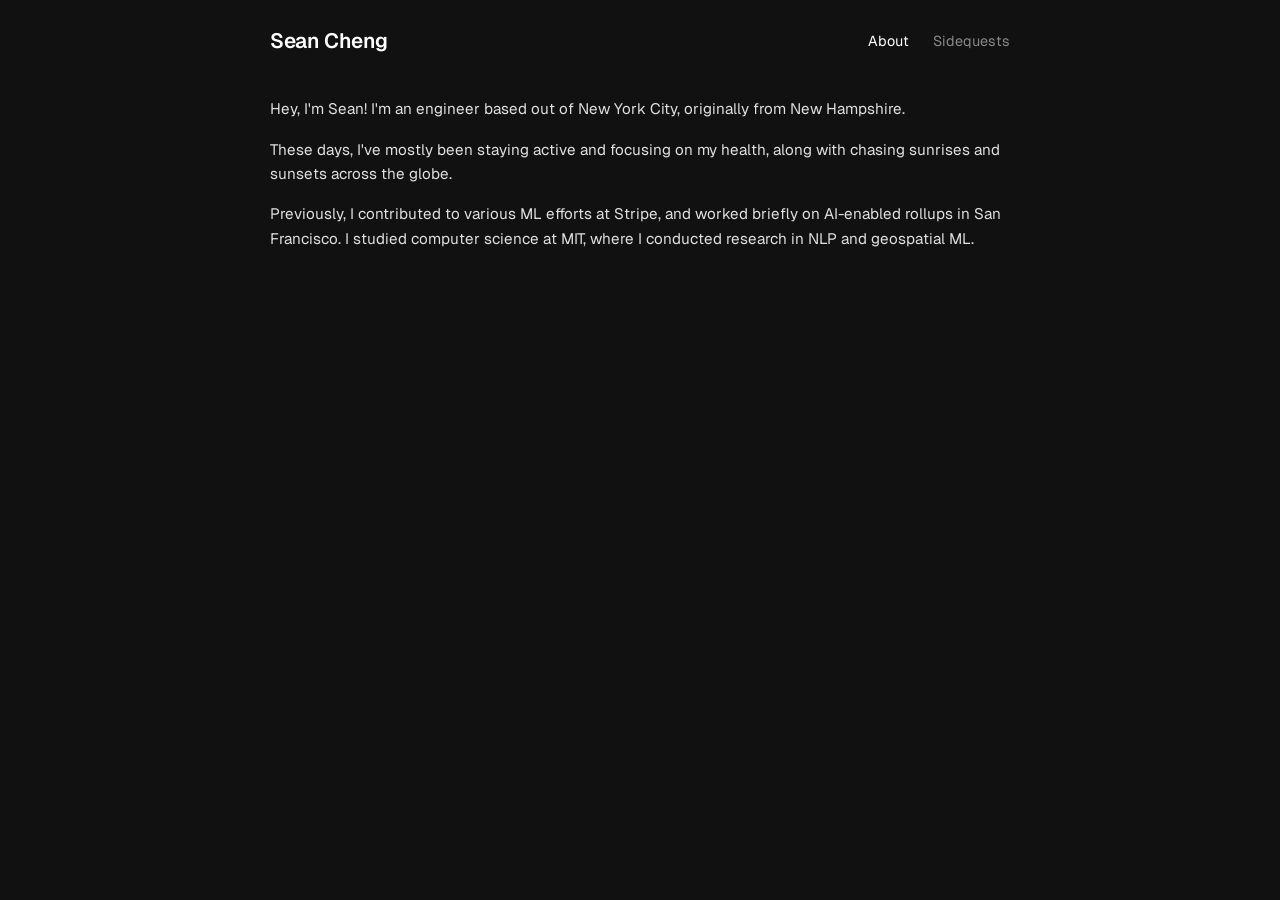
==== index.html @ 40785cab "initial commit" ====
<!DOCTYPE html>
<html lang="en">
<head>
  <meta charset="UTF-8">
  <meta name="viewport" content="width=device-width, initial-scale=1.0">
  <title>Sean Cheng</title>
  <link rel="stylesheet" href="https://fonts.googleapis.com/css2?family=Geist:wght@400;600&display=swap">
  <link rel="stylesheet" href="../style.css">
</head>
<body>
  <header>
    <nav>
      <a href="/" class="site-name">Sean Cheng</a>
      <ul class="nav-links">
        <li><a href="/" class="active">About</a></li>
        <li><a href="/sidequests">Sidequests</a></li>
      </ul>
    </nav>
  </header>

  <main>
    <div class="about-content">
      <p>Hey, I'm Sean! I'm an engineer based out of New York City, originally from New Hampshire. </p>
      <p>These days, I've mostly been staying active and focusing on my health, along with chasing sunrises and sunsets across the globe. </p>
      <p>Previously, I contributed to various ML efforts at Stripe, and worked briefly on AI-enabled rollups in San Francisco. 
        I studied computer science at MIT, where I conducted research in NLP and geospatial ML.</p>
    </div>
  </main>

</body>
</html>
---- style.css ----
* {
  margin: 0;
  padding: 0;
  box-sizing: border-box;
}

:root {
  --bg: #111111;
  --text: #e0e0e0;
  --text-muted: #888888;
  --text-heading: #ffffff;
  --link: #e0e0e0;
  --link-hover: #ffffff;
  --max-width: 740px;
}

body {
  font-family: "Geist", -apple-system, BlinkMacSystemFont, "Segoe UI", Helvetica, Arial, sans-serif;
  background-color: var(--bg);
  color: var(--text);
  line-height: 1.6;
  font-size: 15px;
  height: 100vh;
  display: flex;
  flex-direction: column;
  overflow: hidden;
  -webkit-font-smoothing: antialiased;
  -moz-osx-font-smoothing: grayscale;
}

a {
  color: var(--link);
  text-decoration: none;
  transition: color 0.2s;
}

a:hover {
  color: var(--link-hover);
}

header {
  width: 100%;
  padding: 1.5rem 2rem 0.5rem;
}

header nav {
  max-width: var(--max-width);
  margin: 0 auto;
  display: flex;
  justify-content: space-between;
  align-items: center;
}

header .site-name {
  font-size:  1.3rem;
  font-weight: 600;
  color: var(--text-heading);
  letter-spacing: -0.02em;
}

header .nav-links {
  display: flex;
  gap: 1.5rem;
  list-style: none;
}

header .nav-links a {
  font-size: 0.9rem;
  color: var(--text-muted);
}

header .nav-links a:hover,
header .nav-links a.active {
  color: var(--text-heading);
}

main {
  flex: 1;
  width: 100%;
  padding: 2rem 2rem;
  overflow-y: auto;
}

main > * {
  max-width: var(--max-width);
  margin: 0 auto;
}

.about-content {
  font-size: 0.95rem;
  line-height: 1.6;
}

.about-content p {
  margin-bottom: 1rem;
  color: var(--text);
}

.about-content p:last-child {
  margin-bottom: 0;
}

.post-list {
  display: flex;
  flex-direction: column;
  gap: 0.5rem;
  margin-top: 0;
}

.post-list .post-link {
  font-size: 1rem;
  color: var(--text);
  text-decoration: underline;
  text-underline-offset: 3px;
  text-decoration-color: var(--text-muted);
}

.post-list .post-link:hover {
  color: var(--text-heading);
  text-decoration-color: var(--text-heading);
}

.post-entry {
  font-size: 1rem;
  color: var(--text-muted);
}

.coming-soon {
  font-size: 1rem;
  color: var(--text-muted);
  margin-top: 1.5rem;
}

.back-link {
  display: block;
  font-size: 0.8rem;
  color: var(--text-muted);
  margin-bottom: 1rem;
}

.back-link:hover {
  color: var(--text-heading);
}

.post {
  font-size: 0.85rem;
  line-height: 1.5;
}

.post-title {
  font-size: 1.4rem;
  font-weight: 600;
  color: var(--text-heading);
  letter-spacing: -0.02em;
  margin-bottom: 1.5rem;
}

.post p {
  margin-bottom: 1rem;
  color: var(--text);
}

.post a {
  text-decoration: underline;
  text-underline-offset: 3px;
  text-decoration-color: var(--text-muted);
}

.post a:hover {
  text-decoration-color: var(--text-heading);
}

.post-image {
  margin: 1.5rem 0;
  text-align: center;
}

.post-image img,
.post-image video {
  max-width: 100%;
  max-height: 500px;
  height: auto;
  width: auto;
  border-radius: 4px;
  display: inline-block;
  object-fit: contain;
}

.post-image figcaption {
  font-size: 0.8rem;
  color: var(--text-muted);
  margin-top: 0.5rem;
}

footer {
  width: 100%;
  padding: 0 2rem 2.5rem;
}

footer .footer-inner {
  max-width: var(--max-width);
  margin: 0 auto;
  display: flex;
  justify-content: space-between;
  align-items: center;
  font-size: 0.85rem;
  color: var(--text-muted);
}

@media (max-width: 480px) {
  header {
    padding: 1.5rem 1.25rem 0.75rem;
  }

  main {
    padding: 1.5rem 1.25rem;
  }

  footer {
    padding: 0 1.25rem 1.5rem;
  }
}
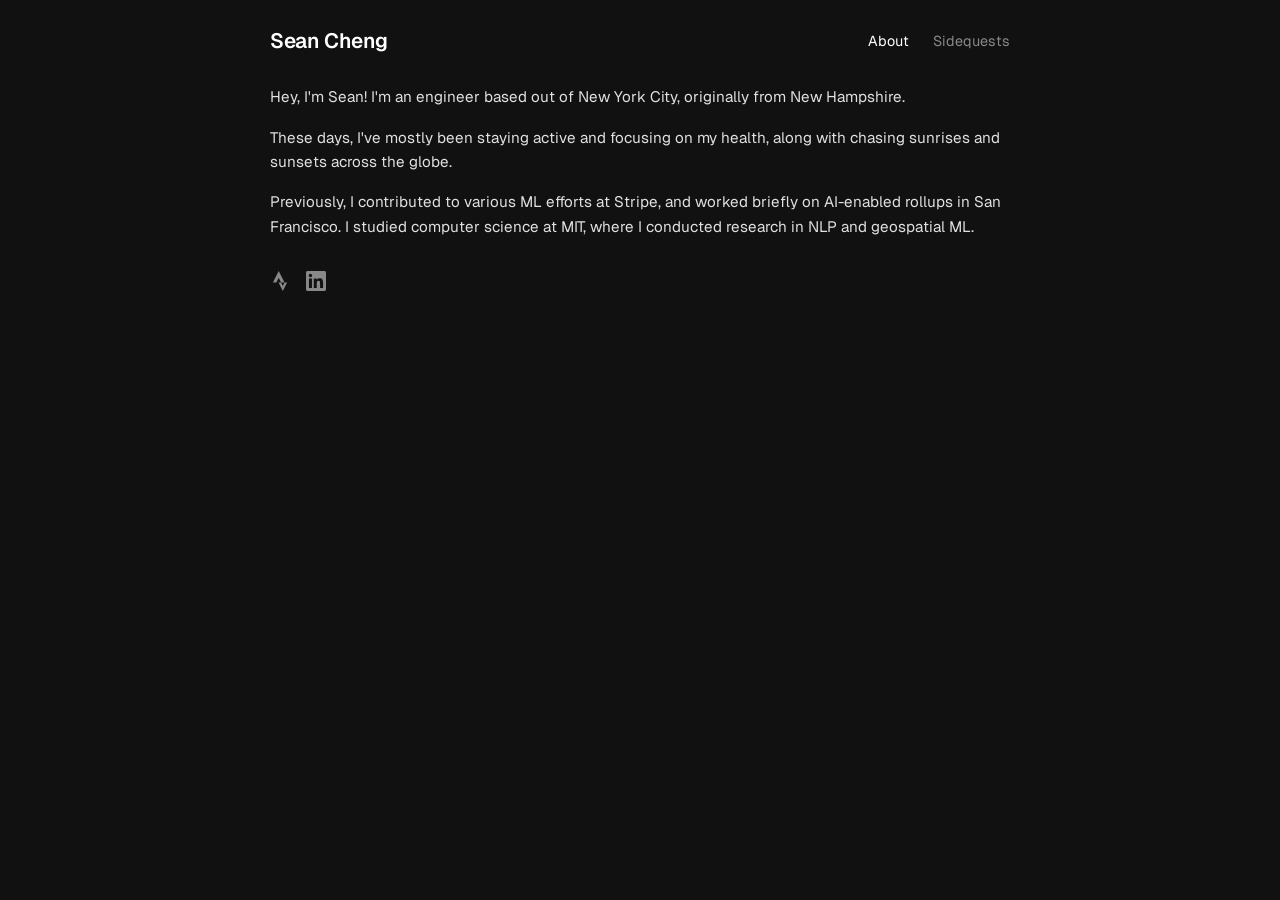
==== commit 12ed062f: "added social links" ====
--- a/index.html
+++ b/index.html
@@ -4,8 +4,9 @@
   <meta charset="UTF-8">
   <meta name="viewport" content="width=device-width, initial-scale=1.0">
   <title>Sean Cheng</title>
+  <link rel="icon" href="data:image/svg+xml,<svg xmlns='http://www.w3.org/2000/svg' viewBox='0 0 100 100'><text y='.9em' font-size='90'>🏔️</text></svg>">
   <link rel="stylesheet" href="https://fonts.googleapis.com/css2?family=Geist:wght@400;600&display=swap">
-  <link rel="stylesheet" href="../style.css">
+  <link rel="stylesheet" href="style.css">
 </head>
 <body>
   <header>
@@ -25,6 +26,14 @@
       <p>Previously, I contributed to various ML efforts at Stripe, and worked briefly on AI-enabled rollups in San Francisco. 
         I studied computer science at MIT, where I conducted research in NLP and geospatial ML.</p>
     </div>
+    <div class="social-links">
+      <a href="https://www.strava.com/athletes/136241964" target="_blank" aria-label="Strava">
+        <svg viewBox="0 0 24 24" fill="currentColor"><path d="M15.387 17.944l-2.089-4.116h-3.065L15.387 24l5.15-10.172h-3.066m-7.008-5.599l2.836 5.598h4.172L10.463 0l-7 13.828h4.169"/></svg>
+      </a>
+      <a href="https://www.linkedin.com/in/scheng8/" target="_blank" aria-label="LinkedIn">
+        <svg viewBox="0 0 24 24" fill="currentColor"><path d="M20.447 20.452h-3.554v-5.569c0-1.328-.027-3.037-1.852-3.037-1.853 0-2.136 1.445-2.136 2.939v5.667H9.351V9h3.414v1.561h.046c.477-.9 1.637-1.85 3.37-1.85 3.601 0 4.267 2.37 4.267 5.455v6.286zM5.337 7.433a2.062 2.062 0 01-2.063-2.065 2.064 2.064 0 112.063 2.065zm1.782 13.019H3.555V9h3.564v11.452zM22.225 0H1.771C.792 0 0 .774 0 1.729v20.542C0 23.227.792 24 1.771 24h20.451C23.2 24 24 23.227 24 22.271V1.729C24 .774 23.2 0 22.222 0h.003z"/></svg>
+      </a>
+    </div>
   </main>
 
 </body>
--- a/style.css
+++ b/style.css
@@ -77,7 +77,7 @@
 main {
   flex: 1;
   width: 100%;
-  padding: 2rem 2rem;
+  padding: 1.25rem 2rem;
   overflow-y: auto;
 }
 
@@ -98,6 +98,26 @@
 
 .about-content p:last-child {
   margin-bottom: 0;
+}
+
+.social-links {
+  display: flex;
+  gap: 1rem;
+  margin-top: 2rem;
+}
+
+.social-links a {
+  color: var(--text-muted);
+  transition: color 0.2s;
+}
+
+.social-links a:hover {
+  color: var(--text-heading);
+}
+
+.social-links svg {
+  width: 20px;
+  height: 20px;
 }
 
 .post-list {
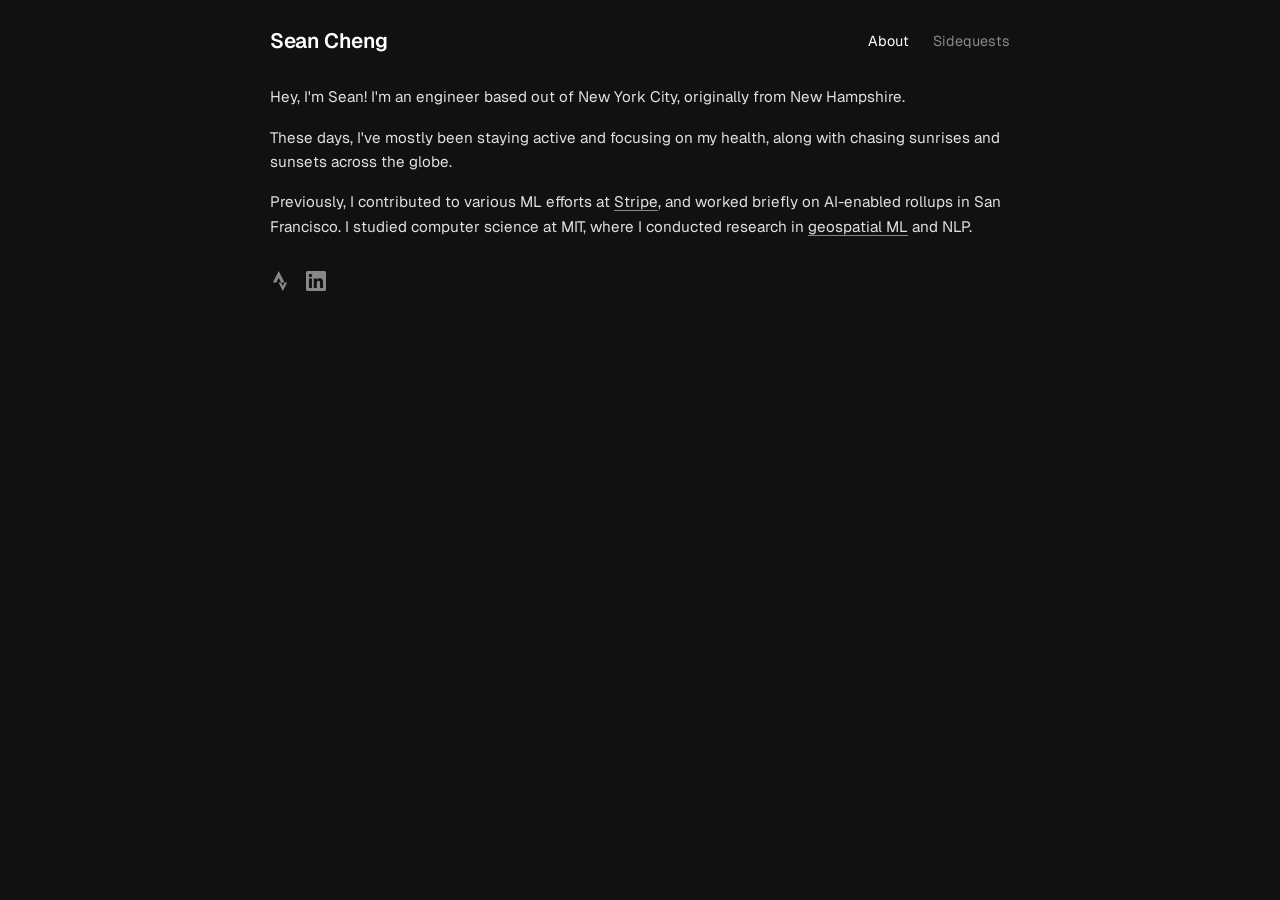
==== commit 1f7d1547: "changes to landing and first blog" ====
--- a/index.html
+++ b/index.html
@@ -4,7 +4,10 @@
   <meta charset="UTF-8">
   <meta name="viewport" content="width=device-width, initial-scale=1.0">
   <title>Sean Cheng</title>
-  <link rel="icon" href="data:image/svg+xml,<svg xmlns='http://www.w3.org/2000/svg' viewBox='0 0 100 100'><text y='.9em' font-size='90'>🏔️</text></svg>">
+  <link rel="apple-touch-icon" sizes="180x180" href="/apple-touch-icon.png">
+  <link rel="icon" type="image/png" sizes="32x32" href="/favicon-32x32.png">
+  <link rel="icon" type="image/png" sizes="16x16" href="/favicon-16x16.png">
+  <link rel="manifest" href="/site.webmanifest">
   <link rel="stylesheet" href="https://fonts.googleapis.com/css2?family=Geist:wght@400;600&display=swap">
   <link rel="stylesheet" href="style.css">
 </head>
@@ -23,8 +26,8 @@
     <div class="about-content">
       <p>Hey, I'm Sean! I'm an engineer based out of New York City, originally from New Hampshire. </p>
       <p>These days, I've mostly been staying active and focusing on my health, along with chasing sunrises and sunsets across the globe. </p>
-      <p>Previously, I contributed to various ML efforts at Stripe, and worked briefly on AI-enabled rollups in San Francisco. 
-        I studied computer science at MIT, where I conducted research in NLP and geospatial ML.</p>
+      <p>Previously, I contributed to various ML efforts at <a href="https://stripe.com/" target="_blank">Stripe</a>, and worked briefly on AI-enabled rollups in San Francisco. 
+        I studied computer science at MIT, where I conducted research in <a href="https://earthintelligence.mit.edu/" target="_blank">geospatial ML</a> and NLP.</p>
     </div>
     <div class="social-links">
       <a href="https://www.strava.com/athletes/136241964" target="_blank" aria-label="Strava">
--- a/style.css
+++ b/style.css
@@ -98,6 +98,16 @@
 
 .about-content p:last-child {
   margin-bottom: 0;
+}
+
+.about-content a {
+  text-decoration: underline;
+  text-underline-offset: 3px;
+  text-decoration-color: var(--text-muted);
+}
+
+.about-content a:hover {
+  text-decoration-color: var(--text-heading);
 }
 
 .social-links {
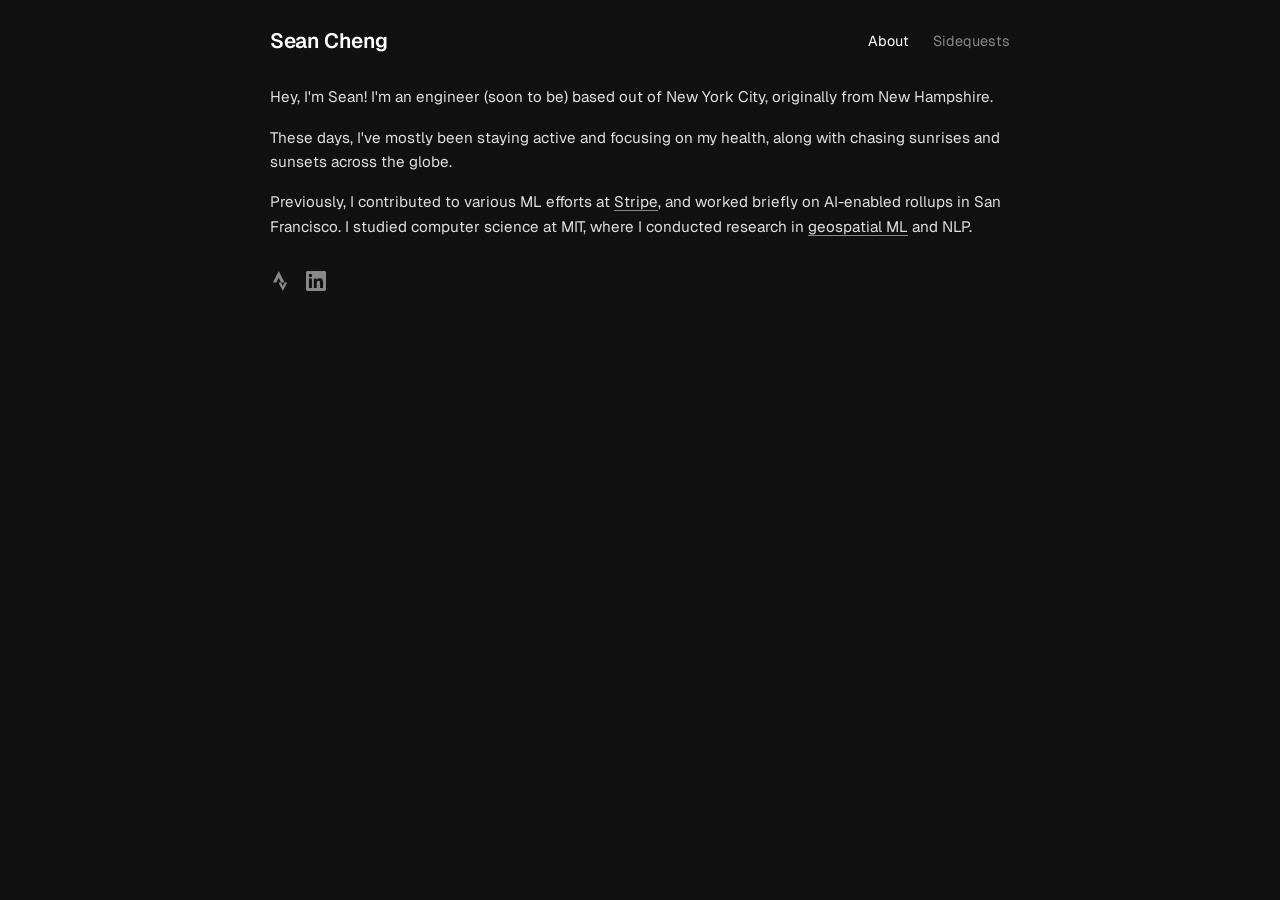
==== commit 7884744a: "changed about" ====
--- a/index.html
+++ b/index.html
@@ -4,6 +4,25 @@
   <meta charset="UTF-8">
   <meta name="viewport" content="width=device-width, initial-scale=1.0">
   <title>Sean Cheng</title>
+  <meta name="description" content="Sean Cheng's personal website and travel sidequests">
+  <link rel="canonical" href="https://seancheng.sh/">
+  <meta property="og:title" content="Sean Cheng">
+  <meta property="og:description" content="Sean Cheng's personal website and travel sidequests">
+  <meta property="og:type" content="website">
+  <meta property="og:url" content="https://seancheng.sh/">
+  <meta name="twitter:card" content="summary">
+  <script type="application/ld+json">
+    {
+      "@context": "https://schema.org",
+      "@type": "Person",
+      "name": "Sean Cheng",
+      "url": "https://seancheng.sh/",
+      "sameAs": [
+        "https://www.linkedin.com/in/scheng8/",
+        "https://github.com/sean7391"
+      ]
+    }
+  </script>
   <link rel="apple-touch-icon" sizes="180x180" href="/apple-touch-icon.png">
   <link rel="icon" type="image/png" sizes="32x32" href="/favicon-32x32.png">
   <link rel="icon" type="image/png" sizes="16x16" href="/favicon-16x16.png">
@@ -24,7 +43,7 @@
 
   <main>
     <div class="about-content">
-      <p>Hey, I'm Sean! I'm an engineer based out of New York City, originally from New Hampshire. </p>
+      <p>Hey, I'm Sean! I'm an engineer (soon to be) based out of New York City, originally from New Hampshire. </p>
       <p>These days, I've mostly been staying active and focusing on my health, along with chasing sunrises and sunsets across the globe. </p>
       <p>Previously, I contributed to various ML efforts at <a href="https://stripe.com/" target="_blank">Stripe</a>, and worked briefly on AI-enabled rollups in San Francisco. 
         I studied computer science at MIT, where I conducted research in <a href="https://earthintelligence.mit.edu/" target="_blank">geospatial ML</a> and NLP.</p>
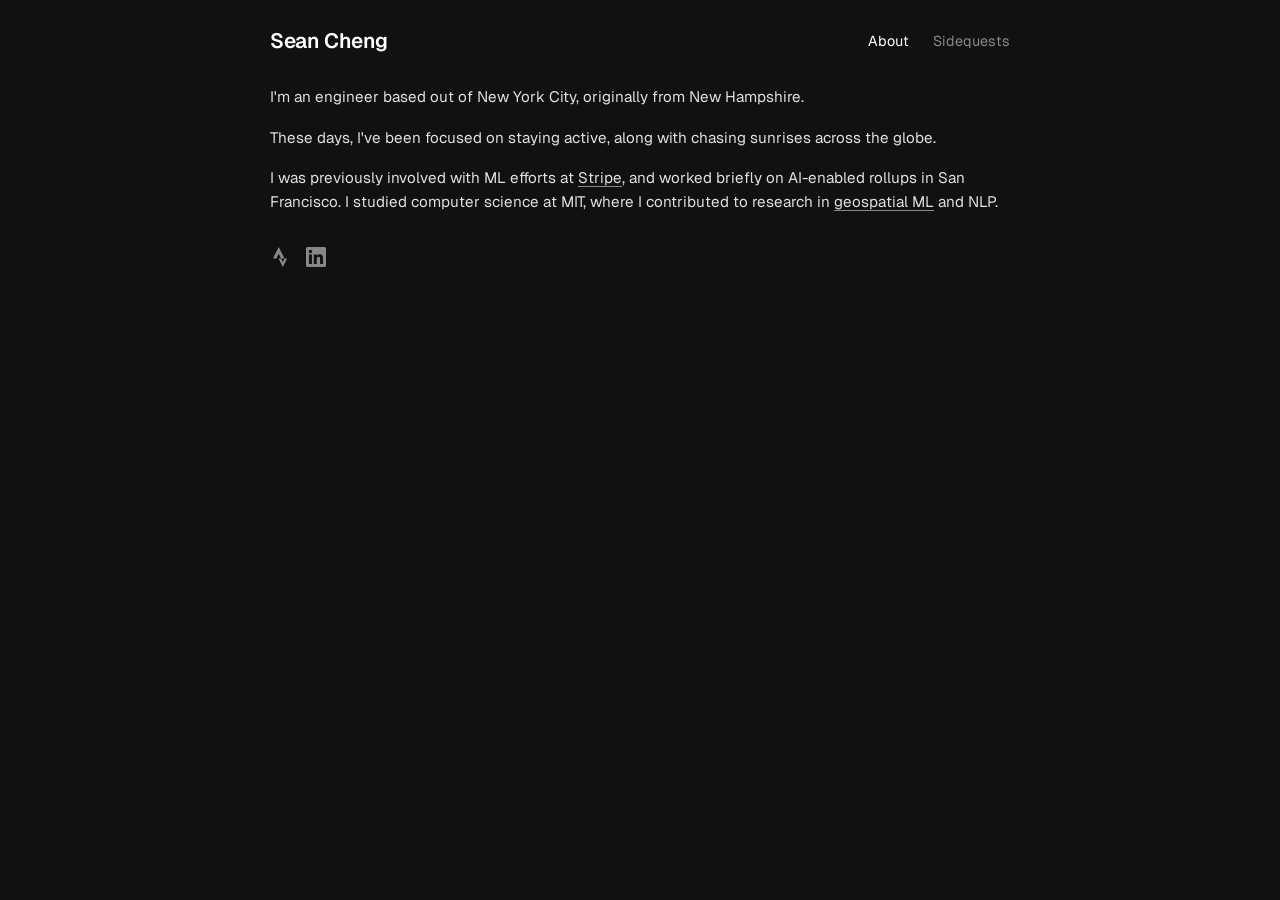
==== commit 4be394e7: "small changes" ====
--- a/index.html
+++ b/index.html
@@ -43,10 +43,10 @@
 
   <main>
     <div class="about-content">
-      <p>Hey, I'm Sean! I'm an engineer (soon to be) based out of New York City, originally from New Hampshire. </p>
-      <p>These days, I've mostly been staying active and focusing on my health, along with chasing sunrises and sunsets across the globe. </p>
-      <p>Previously, I contributed to various ML efforts at <a href="https://stripe.com/" target="_blank">Stripe</a>, and worked briefly on AI-enabled rollups in San Francisco. 
-        I studied computer science at MIT, where I conducted research in <a href="https://earthintelligence.mit.edu/" target="_blank">geospatial ML</a> and NLP.</p>
+      <p>I'm an engineer based out of New York City, originally from New Hampshire. </p>
+      <p>These days, I've been focused on staying active, along with chasing sunrises across the globe. </p>
+      <p>I was previously involved with ML efforts at <a href="https://stripe.com/" target="_blank">Stripe</a>, and worked briefly on AI-enabled rollups in San Francisco. 
+        I studied computer science at MIT, where I contributed to research in <a href="https://earthintelligence.mit.edu/" target="_blank">geospatial ML</a> and NLP.</p>
     </div>
     <div class="social-links">
       <a href="https://www.strava.com/athletes/136241964" target="_blank" aria-label="Strava">
